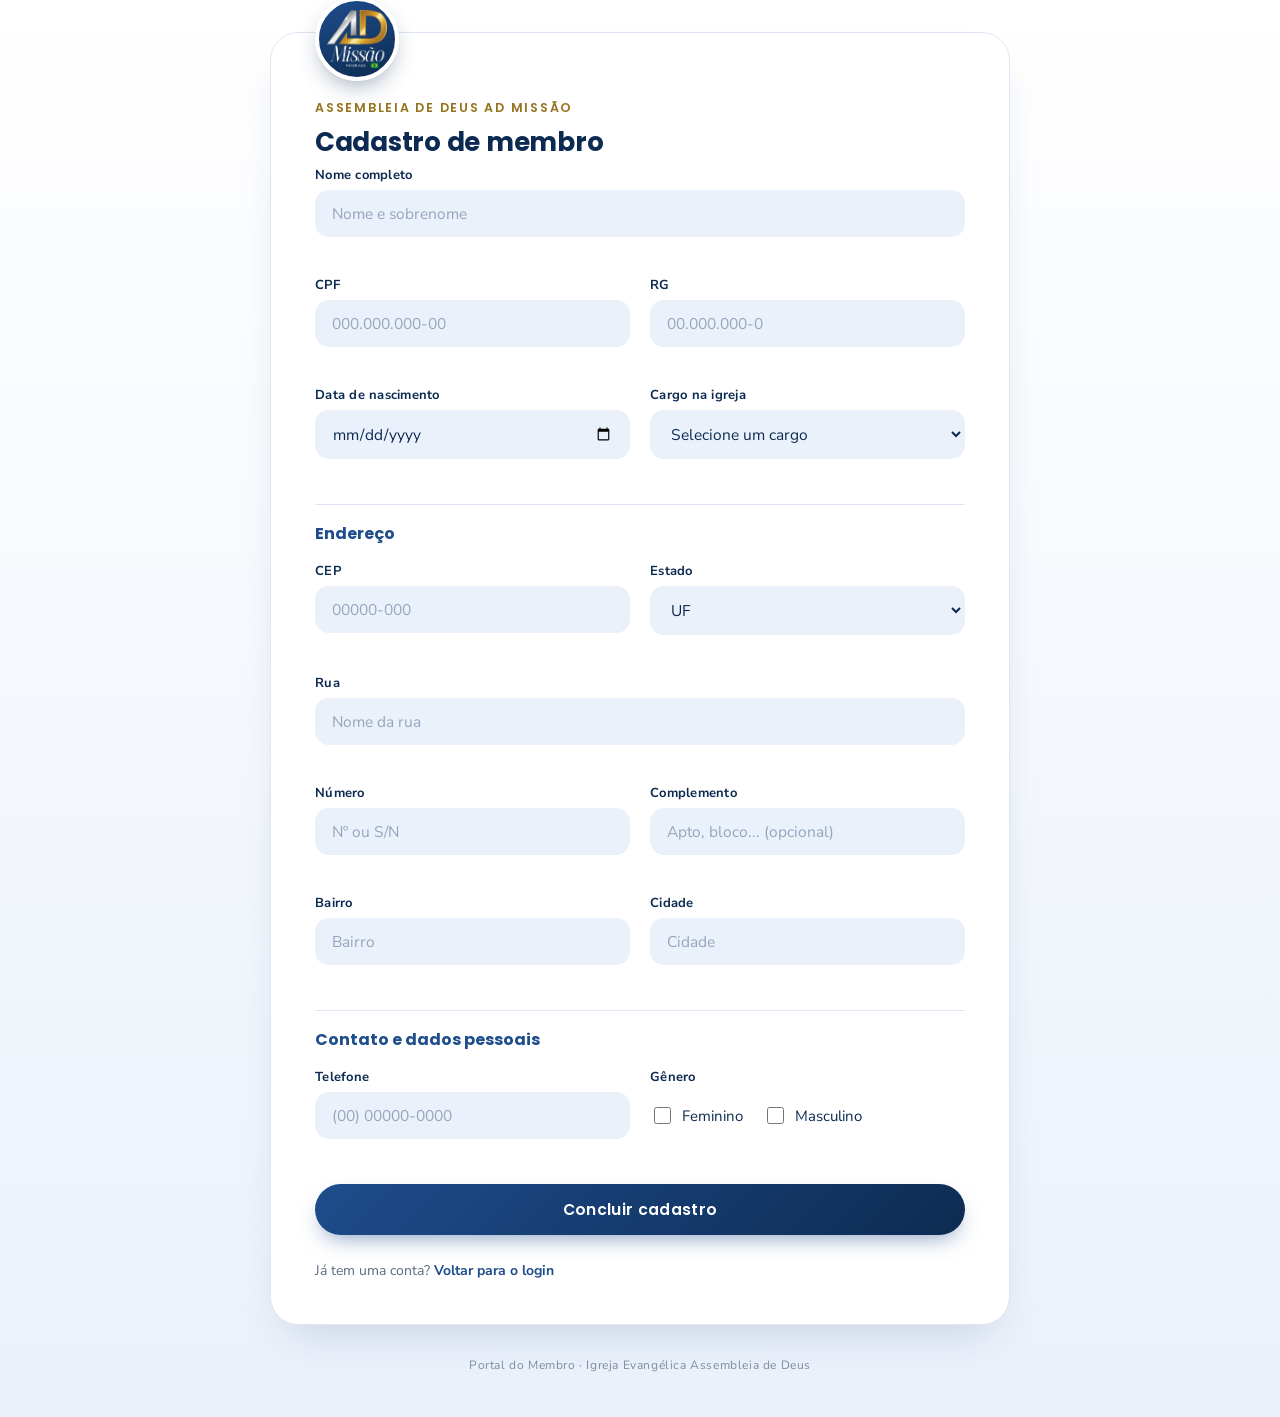
==== cadastro.html @ 3176a3c8 "Criação de cadastro e pagina de exibição dos membros" ====
<!DOCTYPE html>
<html lang="pt-BR">
<head>
  <meta charset="UTF-8">
  <meta name="viewport" content="width=device-width, initial-scale=1.0">
  <title>Cadastro de Membro | Portal da Igreja</title>
  <link rel="preconnect" href="https://fonts.googleapis.com">
  <link href="https://fonts.googleapis.com/css2?family=Poppins:wght@600;700&family=Nunito+Sans:ital,wght@0,400;0,600;0,700;1,400&display=swap" rel="stylesheet">
  <link rel="stylesheet" href="style.css">
</head>
<body>

  <main class="container-pagina container-pagina--largo">
    <section class="cartao cartao--largo">

      <div class="logotipo logotipo--pequeno">
        <img src="assets/logo-ad-missao.png" alt="Logo AD Missão no Brasil">
      </div>

      <p class="rotulo-superior">Assembleia de Deus AD Missão</p>
      <h1>Cadastro de membro</h1>
      
      <form class="formulario" id="formulario-cadastro" novalidate>

        <div class="grade-formulario">

          <label class="campo campo-largura-total">
            <span class="rotulo-campo">Nome completo</span>
            <input type="text" id="nome" name="nome" placeholder="Nome e sobrenome" autocomplete="name">
            <span class="mensagem-erro" id="erro-nome"></span>
          </label>

          <label class="campo">
            <span class="rotulo-campo">CPF</span>
            <input type="text" id="cpf" name="cpf" placeholder="000.000.000-00" inputmode="numeric" maxlength="14">
            <span class="mensagem-erro" id="erro-cpf"></span>
          </label>

          <label class="campo">
            <span class="rotulo-campo">RG</span>
            <input type="text" id="rg" name="rg" placeholder="00.000.000-0" maxlength="15">
            <span class="mensagem-erro" id="erro-rg"></span>
          </label>

          <label class="campo">
            <span class="rotulo-campo">Data de nascimento</span>
            <input type="date" id="dataNascimento" name="dataNascimento">
            <span class="mensagem-erro" id="erro-dataNascimento"></span>
          </label>

          <label class="campo">
            <span class="rotulo-campo">Cargo na igreja</span>
            <select id="cargo" name="cargo">
              <option value="" selected disabled>Selecione um cargo</option>
              <option value="Membro">Membro</option>
              <option value="Obreiro(a)">Obreiro(a)</option>
              <option value="Cooperador(a)">Cooperador(a)</option>
              <option value="Diácono">Diácono</option>
              <option value="Diaconisa">Diaconisa</option>
              <option value="Presbítero">Presbítero</option>
              <option value="Evangelista">Evangelista</option>
              <option value="Missionário(a)">Missionário(a)</option>
              <option value="Pastor">Pastor</option>
            </select>
            <span class="mensagem-erro" id="erro-cargo"></span>
          </label>

          <p class="secao-titulo campo-largura-total">Endereço</p>

          <label class="campo">
            <span class="rotulo-campo">CEP</span>
            <input type="text" id="cep" name="cep" placeholder="00000-000" inputmode="numeric" maxlength="9">
            <span class="mensagem-erro" id="erro-cep"></span>
          </label>

          <label class="campo">
            <span class="rotulo-campo">Estado</span>
            <select id="estado" name="estado">
              <option value="" selected disabled>UF</option>
              <option>AC</option><option>AL</option><option>AP</option><option>AM</option>
              <option>BA</option><option>CE</option><option>DF</option><option>ES</option>
              <option>GO</option><option>MA</option><option>MT</option><option>MS</option>
              <option>MG</option><option>PA</option><option>PB</option><option>PR</option>
              <option>PE</option><option>PI</option><option>RJ</option><option>RN</option>
              <option>RS</option><option>RO</option><option>RR</option><option>SC</option>
              <option>SP</option><option>SE</option><option>TO</option>
            </select>
            <span class="mensagem-erro" id="erro-estado"></span>
          </label>

          <label class="campo campo-largura-total">
            <span class="rotulo-campo">Rua</span>
            <input type="text" id="rua" name="rua" placeholder="Nome da rua" autocomplete="address-line1">
            <span class="mensagem-erro" id="erro-rua"></span>
          </label>

          <label class="campo">
            <span class="rotulo-campo">Número</span>
            <input type="text" id="numero" name="numero" placeholder="Nº ou S/N">
            <span class="mensagem-erro" id="erro-numero"></span>
          </label>

          <label class="campo">
            <span class="rotulo-campo">Complemento</span>
            <input type="text" id="complemento" name="complemento" placeholder="Apto, bloco... (opcional)">
          </label>

          <label class="campo">
            <span class="rotulo-campo">Bairro</span>
            <input type="text" id="bairro" name="bairro" placeholder="Bairro">
            <span class="mensagem-erro" id="erro-bairro"></span>
          </label>

          <label class="campo">
            <span class="rotulo-campo">Cidade</span>
            <input type="text" id="cidade" name="cidade" placeholder="Cidade">
            <span class="mensagem-erro" id="erro-cidade"></span>
          </label>

          <p class="secao-titulo campo-largura-total">Contato e dados pessoais</p>

          <label class="campo">
            <span class="rotulo-campo">Telefone</span>
            <input type="text" id="telefone" name="telefone" placeholder="(00) 00000-0000" inputmode="numeric" maxlength="15">
            <span class="mensagem-erro" id="erro-telefone"></span>
          </label>

          <div class="campo">
            <span class="rotulo-campo">Gênero</span>
            <div class="grupo-genero">
              <label class="opcao-genero">
                <input type="checkbox" id="generoFeminino" name="generoFeminino">
                <span>Feminino</span>
              </label>
              <label class="opcao-genero">
                <input type="checkbox" id="generoMasculino" name="generoMasculino">
                <span>Masculino</span>
              </label>
            </div>
            <span class="mensagem-erro" id="erro-genero"></span>
          </div>

        </div>

        <button type="submit" class="botao">Concluir cadastro</button>
      </form>

      <p class="texto-rodape">Já tem uma conta? <a href="index.html" class="link">Voltar para o login</a></p>

    </section>

    <p class="rodape-pagina">Portal do Membro &middot; Igreja Evangélica Assembleia de Deus</p>
  </main>

  <script src="script.js"></script>
</body>
</html>
---- style.css ----
:root {
  --azul-profundo: #0d2b52;
  --azul: #1e4d8c;
  --azul-suave: #eaf1fb;
  --dourado: #c9a227;
  --dourado-suave: #e7c465;
  --dourado-texto: #96721c;
  --branco: #ffffff;
  --cinza-texto: #5b6b82;
  --cinza-borda: #dde6f2;
  --vinho: #c0392b;
}

* {
  box-sizing: border-box;
}

body {
  margin: 0;
  min-height: 100vh;
  font-family: 'Nunito Sans', 'Nunito', sans-serif;
  background: linear-gradient(180deg, var(--branco) 0%, var(--azul-suave) 100%);
  color: var(--azul-profundo);
  display: flex;
  align-items: center;
  justify-content: center;
  padding: 32px 16px;
}

/* ---------- Estrutura geral ---------- */

.container-pagina {
  width: 100%;
  max-width: 420px;
  display: flex;
  flex-direction: column;
  align-items: center;
  gap: 20px;
}

.container-pagina--largo {
  max-width: 740px;
}

.cartao {
  width: 100%;
  background: var(--branco);
  border: 1px solid var(--cinza-borda);
  border-radius: 28px;
  padding: 44px 36px 36px;
  text-align: center;
  box-shadow: 0 24px 48px -20px rgba(13, 43, 82, 0.18);
}

.cartao--largo {
  text-align: left;
  padding: 40px 44px 44px;
}

/* ---------- Logotipo ---------- */

.logotipo {
  width: 108px;
  height: 108px;
  margin: -80px auto 20px;
  border-radius: 50%;
  background: linear-gradient(160deg, var(--azul) 0%, var(--azul-profundo) 100%);
  border: 4px solid var(--branco);
  box-shadow: 0 10px 24px -8px rgba(13, 43, 82, 0.45);
  display: flex;
  align-items: center;
  justify-content: center;
  overflow: hidden;
}

.cartao--largo .logotipo {
  margin: -76px 0 18px;
}

.logotipo--pequeno {
  width: 84px;
  height: 84px;
  margin-top: -64px;
}

.logotipo img {
  width: 78%;
  height: 78%;
  object-fit: contain;
}

/* ---------- Textos de cabeçalho ---------- */

.rotulo-superior {
  margin: 0 0 6px;
  font-family: 'Poppins', sans-serif;
  letter-spacing: 0.14em;
  text-transform: uppercase;
  font-size: 12.5px;
  font-weight: 600;
  color: var(--dourado-texto);
}

h1 {
  margin: 0 0 14px;
  font-family: 'Poppins', sans-serif;
  font-weight: 700;
  font-size: 30px;
  color: var(--azul-profundo);
  letter-spacing: -0.01em;
}

.cartao--largo h1 {
  font-size: 26px;
  margin-bottom: 4px;
}

.versiculo {
  margin: 0 0 30px;
  font-style: italic;
  font-size: 14.5px;
  line-height: 1.6;
  color: var(--cinza-texto);
}

.versiculo span {
  display: block;
  margin-top: 4px;
  font-style: normal;
  font-size: 11.5px;
  font-weight: 700;
  letter-spacing: 0.08em;
  text-transform: uppercase;
  color: var(--dourado-texto);
}

.secao-titulo {
  margin: 6px 0 -2px;
  padding-top: 16px;
  border-top: 1px solid var(--cinza-borda);
  font-family: 'Poppins', sans-serif;
  font-size: 16px;
  font-weight: 700;
  color: var(--azul);
}

/* ---------- Formulário ---------- */

.formulario {
  display: flex;
  flex-direction: column;
  gap: 18px;
  text-align: left;
}

.grade-formulario {
  display: grid;
  grid-template-columns: 1fr 1fr;
  gap: 18px 20px;
}

.campo-largura-total {
  grid-column: 1 / -1;
}

.campo {
  display: flex;
  flex-direction: column;
  gap: 6px;
}

.rotulo-campo {
  font-size: 13px;
  font-weight: 700;
  letter-spacing: 0.02em;
  color: var(--azul-profundo);
}

.campo input,
.campo select {
  background: var(--azul-suave);
  border: 1.5px solid transparent;
  border-radius: 14px;
  padding: 12px 16px;
  font-family: 'Nunito Sans', 'Nunito', sans-serif;
  font-size: 15.5px;
  color: var(--azul-profundo);
  outline-offset: 2px;
  width: 100%;
  transition: border-color 0.15s ease, background 0.15s ease;
}

.campo select {
  cursor: pointer;
}

.campo select option {
  color: #111;
}

.campo input::placeholder {
  color: rgba(13, 43, 82, 0.38);
}

.campo input:focus-visible,
.campo select:focus-visible {
  outline: none;
  border-color: var(--azul);
  background: var(--branco);
}

.campo-invalido {
  border-color: var(--vinho) !important;
}

.mensagem-erro {
  min-height: 15px;
  font-size: 12.5px;
  font-weight: 600;
  color: var(--vinho);
}

/* ---------- Gênero (checkbox) ---------- */

.grupo-genero {
  display: flex;
  gap: 20px;
  padding: 12px 0 2px;
}

.opcao-genero {
  display: flex;
  align-items: center;
  gap: 8px;
  font-size: 15px;
  color: var(--azul-profundo);
  cursor: pointer;
}

.opcao-genero input {
  accent-color: var(--azul);
  width: 17px;
  height: 17px;
}

/* ---------- Linha auxiliar (login) ---------- */

.linha {
  display: flex;
  align-items: center;
  justify-content: space-between;
  font-size: 13px;
  margin-top: -2px;
}

.lembrar {
  display: flex;
  align-items: center;
  gap: 8px;
  color: var(--cinza-texto);
}

.lembrar input {
  accent-color: var(--azul);
}

.link {
  color: var(--azul);
  font-weight: 700;
  text-decoration: none;
  border-bottom: 1.5px solid transparent;
  transition: border-color 0.15s ease;
}

.link:hover,
.link:focus-visible {
  border-color: var(--dourado);
}

/* ---------- Botões ---------- */

.botao {
  margin-top: 6px;
  padding: 14px 22px;
  border: none;
  border-radius: 999px;
  background: linear-gradient(135deg, var(--azul) 0%, var(--azul-profundo) 100%);
  color: var(--branco);
  font-family: 'Poppins', sans-serif;
  font-weight: 600;
  font-size: 15.5px;
  letter-spacing: 0.02em;
  cursor: pointer;
  text-decoration: none;
  display: inline-flex;
  align-items: center;
  justify-content: center;
  box-shadow: 0 10px 22px -8px rgba(30, 77, 140, 0.55);
  transition: transform 0.12s ease, box-shadow 0.12s ease;
}

.botao:hover {
  box-shadow: 0 14px 26px -8px rgba(30, 77, 140, 0.6);
  transform: translateY(-1px);
}

.botao:focus-visible {
  outline: 2px solid var(--dourado);
  outline-offset: 3px;
}

.botao-secundario {
  background: var(--branco);
  border: 1.5px solid var(--dourado);
  color: var(--dourado-texto);
  margin-top: 0;
  padding: 10px 20px;
  font-size: 14.5px;
  box-shadow: none;
}

.botao-secundario:hover {
  box-shadow: 0 8px 18px -10px rgba(201, 162, 39, 0.6);
}

/* ---------- Rodapés ---------- */

.texto-rodape {
  margin: 26px 0 0;
  font-size: 14px;
  color: var(--cinza-texto);
  text-align: center;
}

.cartao--largo .texto-rodape {
  text-align: left;
}

.rodape-pagina {
  font-size: 12px;
  letter-spacing: 0.05em;
  color: var(--cinza-texto);
  opacity: 0.75;
}

/* ---------- Página de listagem de membros ---------- */

.cabecalho-pagina {
  display: flex;
  align-items: flex-start;
  justify-content: space-between;
  gap: 16px;
  flex-wrap: wrap;
  margin-bottom: 8px;
}

.acoes-cabecalho {
  padding-top: 4px;
}

.lista-usuarios {
  display: flex;
  flex-direction: column;
  gap: 14px;
  margin-top: 10px;
}

.usuario-cartao {
  border: 1px solid var(--cinza-borda);
  border-radius: 18px;
  padding: 20px 22px;
  background: var(--azul-suave);
}

.usuario-cartao-cabecalho {
  display: flex;
  align-items: baseline;
  justify-content: space-between;
  gap: 10px;
  margin-bottom: 12px;
  flex-wrap: wrap;
}

.usuario-cartao-cabecalho h2 {
  margin: 0;
  font-family: 'Poppins', sans-serif;
  font-weight: 700;
  font-size: 18px;
  color: var(--azul-profundo);
}

.usuario-cargo {
  font-size: 11.5px;
  font-weight: 700;
  letter-spacing: 0.05em;
  text-transform: uppercase;
  color: var(--branco);
  background: linear-gradient(135deg, var(--dourado-suave), var(--dourado));
  border-radius: 999px;
  padding: 4px 12px;
  white-space: nowrap;
}

.usuario-info {
  display: grid;
  grid-template-columns: repeat(2, 1fr);
  gap: 8px 20px;
}

.usuario-info-item {
  font-size: 14px;
}

.usuario-info-rotulo {
  display: block;
  font-size: 11.5px;
  font-weight: 700;
  letter-spacing: 0.04em;
  text-transform: uppercase;
  color: var(--cinza-texto);
  margin-bottom: 2px;
}

.usuario-info-valor {
  color: var(--azul-profundo);
}

/* ---------- Responsivo ---------- */

@media (max-width: 640px) {
  .grade-formulario {
    grid-template-columns: 1fr;
  }

  .campo {
    grid-column: 1 / -1;
  }

  .usuario-info {
    grid-template-columns: 1fr;
  }
}

@media (max-width: 480px) {
  .cartao {
    padding: 36px 22px 28px;
    border-radius: 22px;
  }

  h1 {
    font-size: 25px;
  }

  .logotipo {
    width: 92px;
    height: 92px;
    margin-top: -68px;
  }
}

@media (prefers-reduced-motion: reduce) {
  .botao {
    transition: none;
  }
}
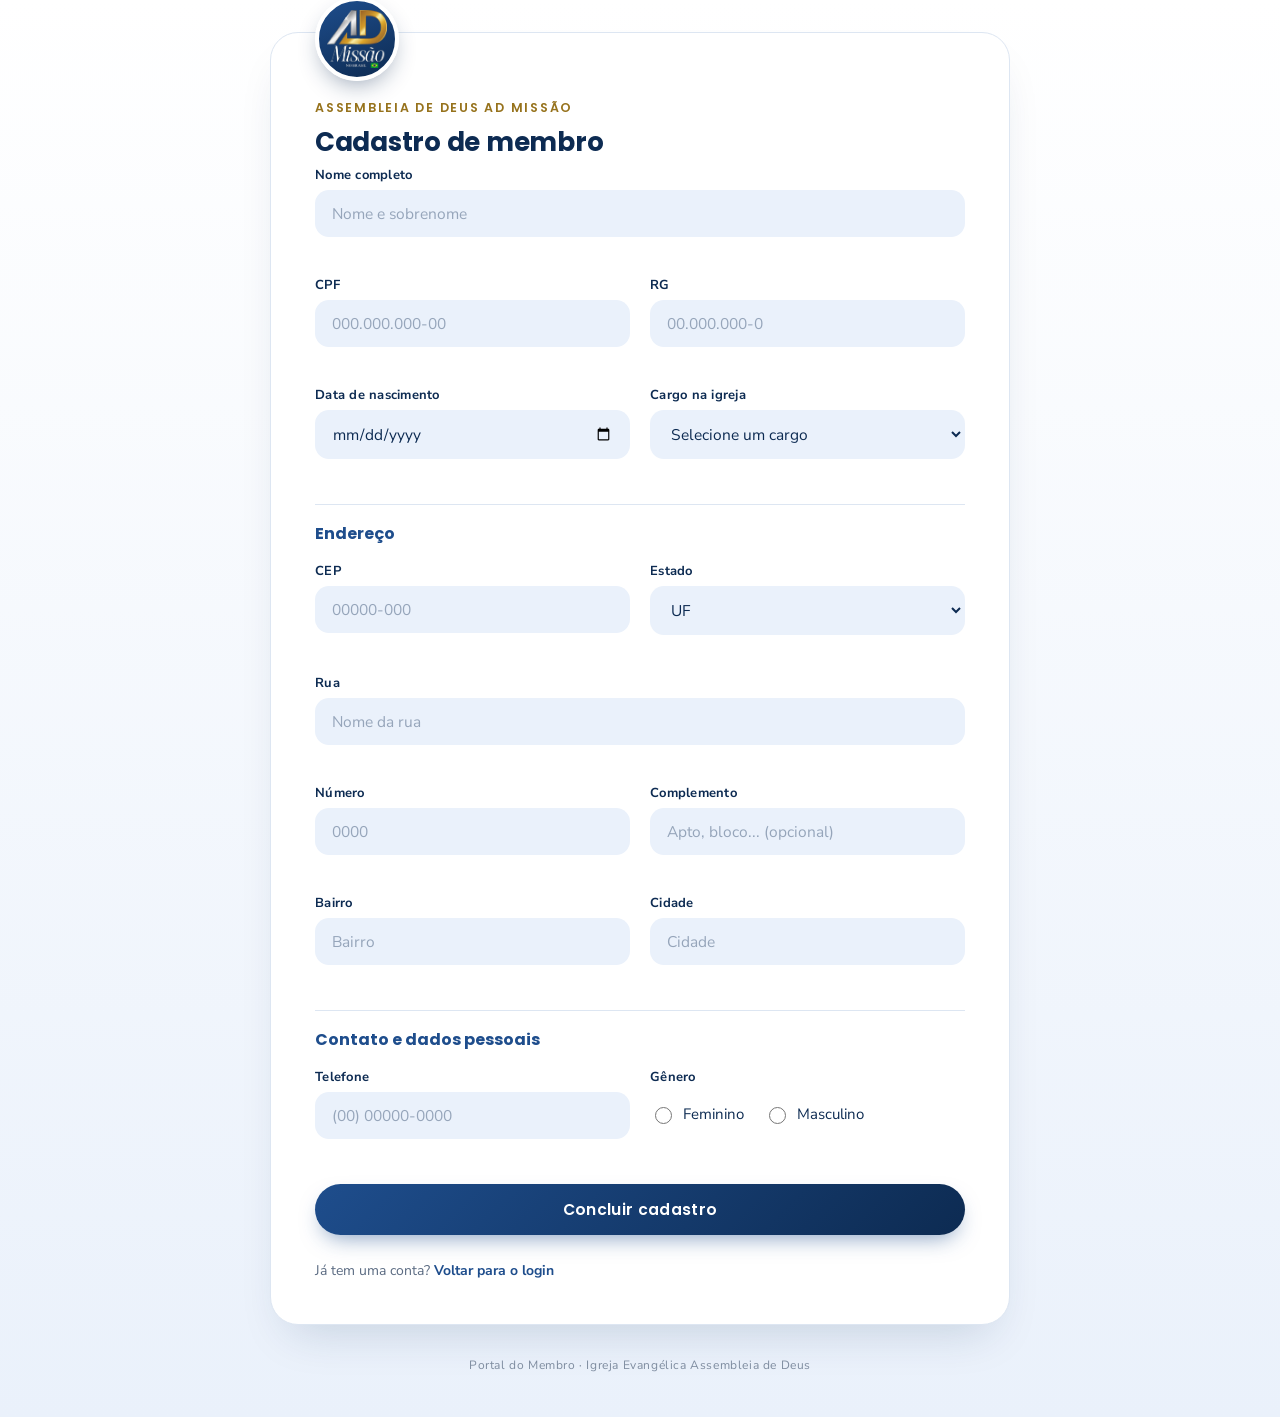
==== commit 69071ad5: "finalização front com validações e endpoints backend" ====
--- a/cadastro.html
+++ b/cadastro.html
@@ -1,13 +1,17 @@
 <!DOCTYPE html>
 <html lang="pt-BR">
+
 <head>
   <meta charset="UTF-8">
   <meta name="viewport" content="width=device-width, initial-scale=1.0">
   <title>Cadastro de Membro | Portal da Igreja</title>
   <link rel="preconnect" href="https://fonts.googleapis.com">
-  <link href="https://fonts.googleapis.com/css2?family=Poppins:wght@600;700&family=Nunito+Sans:ital,wght@0,400;0,600;0,700;1,400&display=swap" rel="stylesheet">
+  <link
+    href="https://fonts.googleapis.com/css2?family=Poppins:wght@600;700&family=Nunito+Sans:ital,wght@0,400;0,600;0,700;1,400&display=swap"
+    rel="stylesheet">
   <link rel="stylesheet" href="style.css">
 </head>
+
 <body>
 
   <main class="container-pagina container-pagina--largo">
@@ -19,7 +23,7 @@
 
       <p class="rotulo-superior">Assembleia de Deus AD Missão</p>
       <h1>Cadastro de membro</h1>
-      
+
       <form class="formulario" id="formulario-cadastro" novalidate>
 
         <div class="grade-formulario">
@@ -52,15 +56,7 @@
             <span class="rotulo-campo">Cargo na igreja</span>
             <select id="cargo" name="cargo">
               <option value="" selected disabled>Selecione um cargo</option>
-              <option value="Membro">Membro</option>
-              <option value="Obreiro(a)">Obreiro(a)</option>
-              <option value="Cooperador(a)">Cooperador(a)</option>
-              <option value="Diácono">Diácono</option>
-              <option value="Diaconisa">Diaconisa</option>
-              <option value="Presbítero">Presbítero</option>
-              <option value="Evangelista">Evangelista</option>
-              <option value="Missionário(a)">Missionário(a)</option>
-              <option value="Pastor">Pastor</option>
+
             </select>
             <span class="mensagem-erro" id="erro-cargo"></span>
           </label>
@@ -77,13 +73,7 @@
             <span class="rotulo-campo">Estado</span>
             <select id="estado" name="estado">
               <option value="" selected disabled>UF</option>
-              <option>AC</option><option>AL</option><option>AP</option><option>AM</option>
-              <option>BA</option><option>CE</option><option>DF</option><option>ES</option>
-              <option>GO</option><option>MA</option><option>MT</option><option>MS</option>
-              <option>MG</option><option>PA</option><option>PB</option><option>PR</option>
-              <option>PE</option><option>PI</option><option>RJ</option><option>RN</option>
-              <option>RS</option><option>RO</option><option>RR</option><option>SC</option>
-              <option>SP</option><option>SE</option><option>TO</option>
+
             </select>
             <span class="mensagem-erro" id="erro-estado"></span>
           </label>
@@ -96,7 +86,7 @@
 
           <label class="campo">
             <span class="rotulo-campo">Número</span>
-            <input type="text" id="numero" name="numero" placeholder="Nº ou S/N">
+            <input type="number" id="numero" name="numero" placeholder="0000">
             <span class="mensagem-erro" id="erro-numero"></span>
           </label>
 
@@ -121,7 +111,8 @@
 
           <label class="campo">
             <span class="rotulo-campo">Telefone</span>
-            <input type="text" id="telefone" name="telefone" placeholder="(00) 00000-0000" inputmode="numeric" maxlength="15">
+            <input type="text" id="telefone" name="telefone" placeholder="(00) 00000-0000" inputmode="numeric"
+              maxlength="15">
             <span class="mensagem-erro" id="erro-telefone"></span>
           </label>
 
@@ -129,11 +120,12 @@
             <span class="rotulo-campo">Gênero</span>
             <div class="grupo-genero">
               <label class="opcao-genero">
-                <input type="checkbox" id="generoFeminino" name="generoFeminino">
+                <input type="radio" id="generoFeminino" name="genero" value="FEMININO">
                 <span>Feminino</span>
               </label>
+
               <label class="opcao-genero">
-                <input type="checkbox" id="generoMasculino" name="generoMasculino">
+                <input type="radio" id="generoMasculino" name="genero" value="MASCULINO">
                 <span>Masculino</span>
               </label>
             </div>
@@ -151,7 +143,310 @@
 
     <p class="rodape-pagina">Portal do Membro &middot; Igreja Evangélica Assembleia de Deus</p>
   </main>
-
-  <script src="script.js"></script>
 </body>
-</html>+
+</html>
+<script>
+  async function carregarCargo() {
+    const resposta = await fetch("http://localhost:8080/opcoes/cargos")
+
+    const cargos = await resposta.json();
+    const selectCargo = document.getElementById("cargo")
+
+    for (var i = 0; i < cargos.length; i++) {
+      const cargo = cargos[i]
+
+      const opcao = document.createElement("option")
+
+      opcao.value = cargo;
+      opcao.textContent = cargo;
+      selectCargo.appendChild(opcao);
+    }
+  }
+
+  async function carregarUf() {
+    const resposta = await fetch("http://localhost:8080/opcoes/uf")
+
+    const estados = await resposta.json();
+    const selectUf = document.getElementById("estado")
+
+    for (var i = 0; i < estados.length; i++) {
+      const uf = estados[i];
+
+      const opcao = document.createElement("option");
+
+      opcao.value = uf;
+      opcao.textContent = uf;
+      selectUf.appendChild(opcao);
+
+    }
+  }
+
+  async function cadastrar() {
+
+
+
+    event.preventDefault();
+
+
+    document.querySelectorAll(".mensagem-erro").forEach(function (elemento) {
+      elemento.textContent = "";
+    });
+
+    var valido = true;
+
+    var genero;
+
+    const feminino = document.getElementById("generoFeminino");
+    const masculino = document.getElementById("generoMasculino");
+
+    if (feminino.checked) {
+      genero = "FEMININO";
+    } else if (masculino.checked) {
+      genero = "MASCULINO";
+    }
+
+    var nome = document.getElementById("nome").value
+    var cpf = document.getElementById("cpf").value
+    var rg = document.getElementById("rg").value
+    var dataNascimento = document.getElementById("dataNascimento").value
+    var cargo = document.getElementById("cargo").value
+    var telefone = document.getElementById("telefone").value
+    var cep = document.getElementById("cep").value
+    var uf = document.getElementById("estado").value
+    var rua = document.getElementById("rua").value
+    var numero = document.getElementById("numero").value;
+    var complemento = document.getElementById("complemento").value
+    var bairro = document.getElementById("bairro").value
+    var cidade = document.getElementById("cidade").value
+
+    if (nome == "") {
+      document.getElementById("erro-nome").textContent =
+        "O nome é obrigatório.";
+      valido = false;
+
+    } else if (nome.length < 3) {
+      document.getElementById("erro-nome").textContent =
+        "O nome deve ter pelo menos 3 caracteres.";
+      valido = false;
+    }
+
+    if (cpf == "") {
+
+      document.getElementById("erro-cpf").textContent =
+        "O CPF é obrigatório.";
+
+      valido = false;
+
+    } else if (cpf.length != 11) {
+
+      document.getElementById("erro-cpf").textContent =
+        "O CPF deve ter 14 caracteres.";
+
+      valido = false;
+
+    } else if (!/^\d+$/.test(cpf.replace(/\./g, "").replace("-", ""))) {
+
+      document.getElementById("erro-cpf").textContent =
+        "O CPF não pode conter letras.";
+
+      valido = false;
+    }
+
+    if (rg == "") {
+      document.getElementById("erro-rg").textContent =
+        "O RG é obrigatório.";
+      valido = false;
+    }
+
+    if (dataNascimento == "") {
+
+      document.getElementById("erro-dataNascimento").textContent =
+        "A data de nascimento é obrigatória.";
+
+      valido = false;
+
+    } else {
+
+      const data = new Date(dataNascimento + "T00:00:00");
+      const hoje = new Date();
+
+      hoje.setHours(0, 0, 0, 0);
+
+      if (data > hoje) {
+        document.getElementById("erro-dataNascimento").textContent =
+          "A data de nascimento não pode ser futura.";
+
+        valido = false;
+      }
+    }
+
+
+    if (cargo == "") {
+      document.getElementById("erro-cargo").textContent =
+        "Selecione um cargo.";
+      valido = false;
+    }
+    if (cep == "") {
+
+      document.getElementById("erro-cep").textContent =
+        "O CEP é obrigatório.";
+
+      valido = false;
+
+    } else if (cep.length != 8) {
+
+      document.getElementById("erro-cep").textContent =
+        "O CEP deve ter 9 caracteres.";
+
+      valido = false;
+
+    } else if (!/^\d+$/.test(cep.replace("-", ""))) {
+
+      document.getElementById("erro-cep").textContent =
+        "O CEP não pode conter letras.";
+
+      valido = false;
+    }
+
+    if (uf == "") {
+      document.getElementById("erro-estado").textContent =
+        "Selecione um estado.";
+      valido = false;
+    }
+
+    if (rua == "") {
+      document.getElementById("erro-rua").textContent =
+        "A rua é obrigatória.";
+      valido = false;
+    }
+
+
+    if (numero == "") {
+
+      document.getElementById("erro-numero").textContent =
+        "O número é obrigatório.";
+
+      valido = false;
+
+    } else if (Number(numero) <= 0) {
+
+      document.getElementById("erro-numero").textContent =
+        "O número deve ser maior que 0.";
+
+      valido = false;
+    }
+
+    if (bairro == "") {
+      document.getElementById("erro-bairro").textContent =
+        "O bairro é obrigatório.";
+      valido = false;
+    }
+
+    if (cidade == "") {
+      document.getElementById("erro-cidade").textContent =
+        "A cidade é obrigatória.";
+      valido = false;
+    }
+
+    if (telefone == "") {
+
+      document.getElementById("erro-telefone").textContent =
+        "O telefone é obrigatório.";
+
+      valido = false;
+
+    } else if (telefone.length != 11) {
+
+      document.getElementById("erro-telefone").textContent =
+        "O telefone deve ter 15 caracteres.";
+
+      valido = false;
+
+    } else if (!/^\d+$/.test(
+      telefone.replace("(", "")
+        .replace(")", "")
+        .replace(" ", "")
+        .replace("-", "")
+    )) {
+
+      document.getElementById("erro-telefone").textContent =
+        "O telefone não pode conter letras.";
+
+      valido = false;
+    }
+
+
+    if (!feminino.checked && !masculino.checked) {
+
+      document.getElementById("erro-genero").textContent =
+        "Selecione um gênero.";
+
+      valido = false;
+    }
+
+    if (!valido) {
+      return;
+    }
+
+
+    const membro = {
+
+      nome: nome,
+      cpf: cpf,
+      rg: rg,
+      dataNascimento: dataNascimento,
+      cargo: cargo,
+      telefone: telefone,
+      genero: genero,
+
+      endereco: {
+
+        cep: cep,
+        uf: uf,
+        rua: rua,
+        numero: Number(numero),
+        complemento: document.getElementById("complemento").value.trim(),
+        bairro: bairro,
+        cidade: cidade
+      }
+
+    };
+
+    const resposta = await fetch("http://localhost:8080/membro", {
+
+      method: "POST",
+
+      headers: {
+        "Content-Type": "application/json"
+      },
+
+      body: JSON.stringify(membro)
+
+    });
+
+    if (resposta.ok) {
+
+      const membroCadastrado = await resposta.json();
+
+      console.log("Cadastrado:", membroCadastrado);
+
+      alert("Membro cadastrado com sucesso!");
+
+      window.location.href = "usuarios.html"
+
+    } else {
+
+      console.log("Erro:", resposta.status);
+
+      alert("Erro ao cadastrar membro!");
+    }
+
+  }
+
+
+
+  carregarCargo();
+  carregarUf()
+  document.getElementById("formulario-cadastro").addEventListener("submit", cadastrar);
+</script>
--- a/style.css
+++ b/style.css
@@ -462,4 +462,169 @@
   .botao {
     transition: none;
   }
+}
+
+.lista-usuarios {
+    display: grid;
+    grid-template-columns: repeat(auto-fill, minmax(280px, 1fr));
+    gap: 20px;
+    margin-top: 25px;
+}
+
+.usuario {
+    background: white;
+    border-radius: 12px;
+    padding: 22px;
+    cursor: pointer;
+    border: 1px solid #e5e5e5;
+    transition: 0.2s;
+}
+
+.usuario:hover {
+    transform: translateY(-3px);
+    box-shadow: 0 5px 15px rgba(0, 0, 0, 0.08);
+}
+
+.usuario h2 {
+    margin: 0 0 8px;
+    font-size: 20px;
+}
+
+.usuario p {
+    margin: 0;
+    font-size: 14px;
+    color: #666;
+}
+
+.modal {
+    display: none;
+
+    position: fixed;
+    z-index: 1000;
+
+    left: 0;
+    top: 0;
+
+    width: 100%;
+    height: 100%;
+
+    background-color: rgba(0, 0, 0, 0.5);
+
+    justify-content: center;
+    align-items: center;
+
+    padding: 20px;
+    box-sizing: border-box;
+}
+
+.modal.ativo {
+    display: flex;
+}
+
+.modal-conteudo {
+    background: white;
+
+    width: 100%;
+    max-width: 550px;
+    max-height: 90vh;
+
+    overflow-y: auto;
+
+    border-radius: 16px;
+    padding: 30px;
+
+    position: relative;
+
+    box-sizing: border-box;
+}
+
+.modal-conteudo h2 {
+    margin-top: 0;
+    margin-bottom: 25px;
+    font-size: 26px;
+}
+
+.modal-conteudo h3 {
+    margin-top: 20px;
+}
+
+.fechar-modal {
+    position: absolute;
+
+    top: 15px;
+    right: 18px;
+
+    border: none;
+    background: none;
+
+    font-size: 30px;
+    cursor: pointer;
+
+    color: #666;
+}
+
+.fechar-modal:hover {
+    color: #000;
+}
+
+.informacoes-membro p {
+    margin: 12px 0;
+    font-size: 15px;
+}
+
+.informacoes-membro strong {
+    color: #333;
+}
+
+.informacoes-membro hr {
+    border: none;
+    border-top: 1px solid #ddd;
+    margin: 25px 0;
+}
+
+
+
+.acoes-modal {
+    display: flex;
+    gap: 12px;
+
+    margin-top: 30px;
+    padding-top: 20px;
+
+    border-top: 1px solid #ddd;
+}
+
+.botao-modal {
+    flex: 1;
+
+    padding: 13px;
+
+    border-radius: 10px;
+
+    border: none;
+
+    font-family: inherit;
+    font-weight: 700;
+
+    cursor: pointer;
+
+    transition: 0.2s;
+}
+
+.botao-atualizar {
+    background: #eee;
+    color: #333;
+}
+
+.botao-atualizar:hover {
+    background: #ddd;
+}
+
+.botao-deletar {
+    background: #f3d6d6;
+    color: #a00000;
+}
+
+.botao-deletar:hover {
+    background: #eabcbc;
 }
